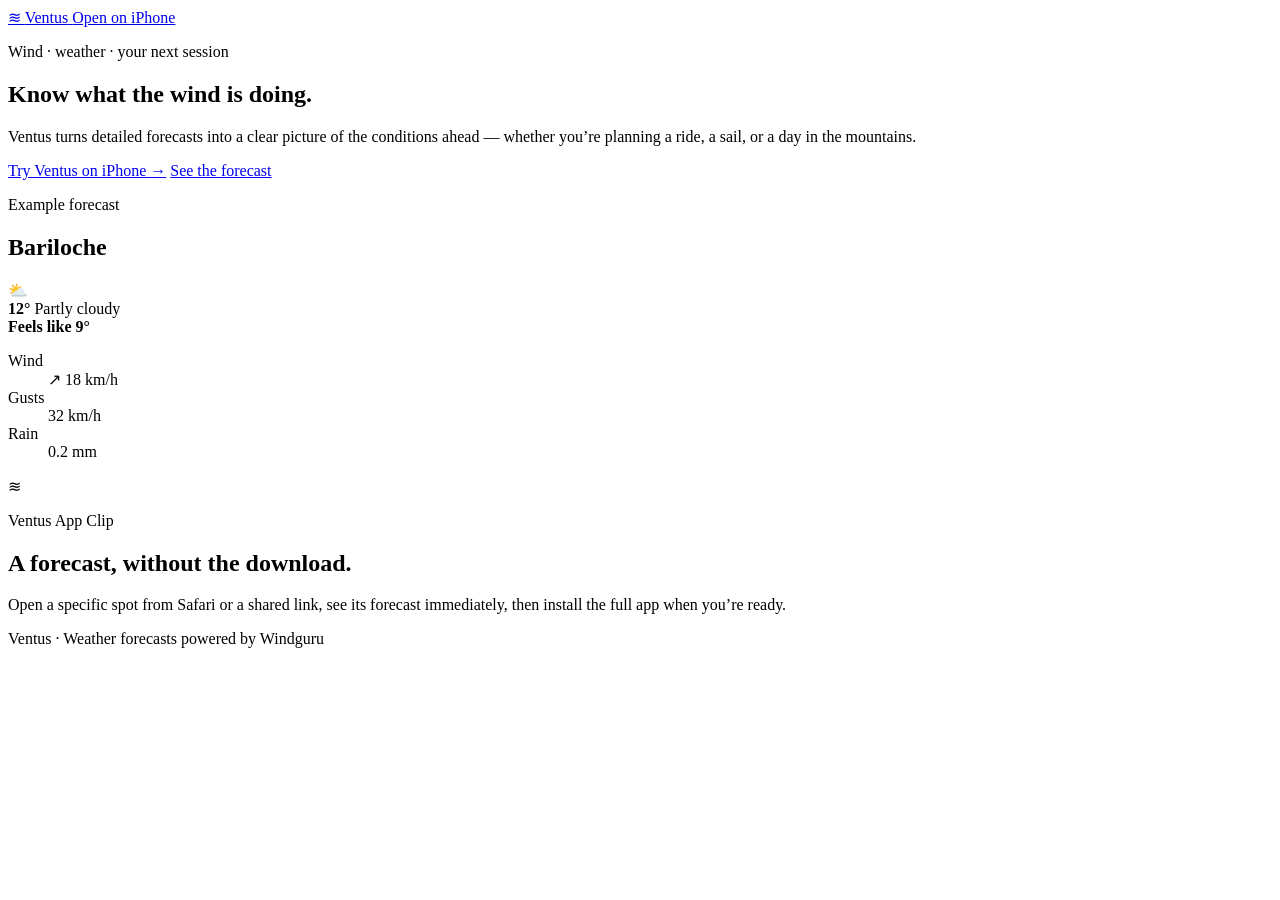
==== Website/public/index.html @ 0328030b "Adding Website" ====
<!doctype html>
<html lang="en">
  <head>
    <meta charset="utf-8">
    <meta name="viewport" content="width=device-width, initial-scale=1">
    <meta name="theme-color" content="#07131e">
    <meta name="description" content="Ventus brings the weather and wind forecast for your next session.">
    <title>Ventus — Forecasts that move with you</title>
    <!--
      Enable the native Safari App Clip card after the full app has an App Store ID:
      <meta name="apple-itunes-app" content="app-id=YOUR_APP_STORE_ID, app-clip-bundle-id=org.forescoop.iOSnowatch.Clip, app-clip-display=card">
    -->
    <link rel="stylesheet" href="/styles.css">
  </head>
  <body>
    <main>
      <nav aria-label="Primary navigation">
        <a class="brand" href="/" aria-label="Ventus home">
          <span class="brand-mark" aria-hidden="true">≋</span>
          <span>Ventus</span>
        </a>
        <a class="quiet-link" href="#app-clip">Open on iPhone</a>
      </nav>

      <section class="hero" aria-labelledby="hero-title">
        <p class="eyebrow">Wind · weather · your next session</p>
        <h1 id="hero-title">Know what the wind is doing.</h1>
        <p class="lede">Ventus turns detailed forecasts into a clear picture of the conditions ahead — whether you’re planning a ride, a sail, or a day in the mountains.</p>
        <div class="actions">
          <a class="button primary" href="#app-clip">Try Ventus on iPhone <span aria-hidden="true">→</span></a>
          <a class="button secondary" href="#forecast">See the forecast</a>
        </div>
      </section>

      <section class="forecast-card" id="forecast" aria-label="Example weather forecast">
        <div class="spot-heading">
          <div>
            <p class="eyebrow">Example forecast</p>
            <h2>Bariloche</h2>
          </div>
          <span class="condition" aria-label="Partly cloudy">⛅</span>
        </div>
        <div class="now">
          <strong>12°</strong>
          <span>Partly cloudy<br><b>Feels like 9°</b></span>
        </div>
        <dl class="metrics">
          <div><dt>Wind</dt><dd>↗ 18 km/h</dd></div>
          <div><dt>Gusts</dt><dd>32 km/h</dd></div>
          <div><dt>Rain</dt><dd>0.2 mm</dd></div>
        </dl>
      </section>

      <section class="clip" id="app-clip" aria-labelledby="clip-title">
        <div class="clip-icon" aria-hidden="true">≋</div>
        <div>
          <p class="eyebrow">Ventus App Clip</p>
          <h2 id="clip-title">A forecast, without the download.</h2>
          <p>Open a specific spot from Safari or a shared link, see its forecast immediately, then install the full app when you’re ready.</p>
        </div>
      </section>
    </main>
    <footer>Ventus · Weather forecasts powered by Windguru</footer>
  </body>
</html>
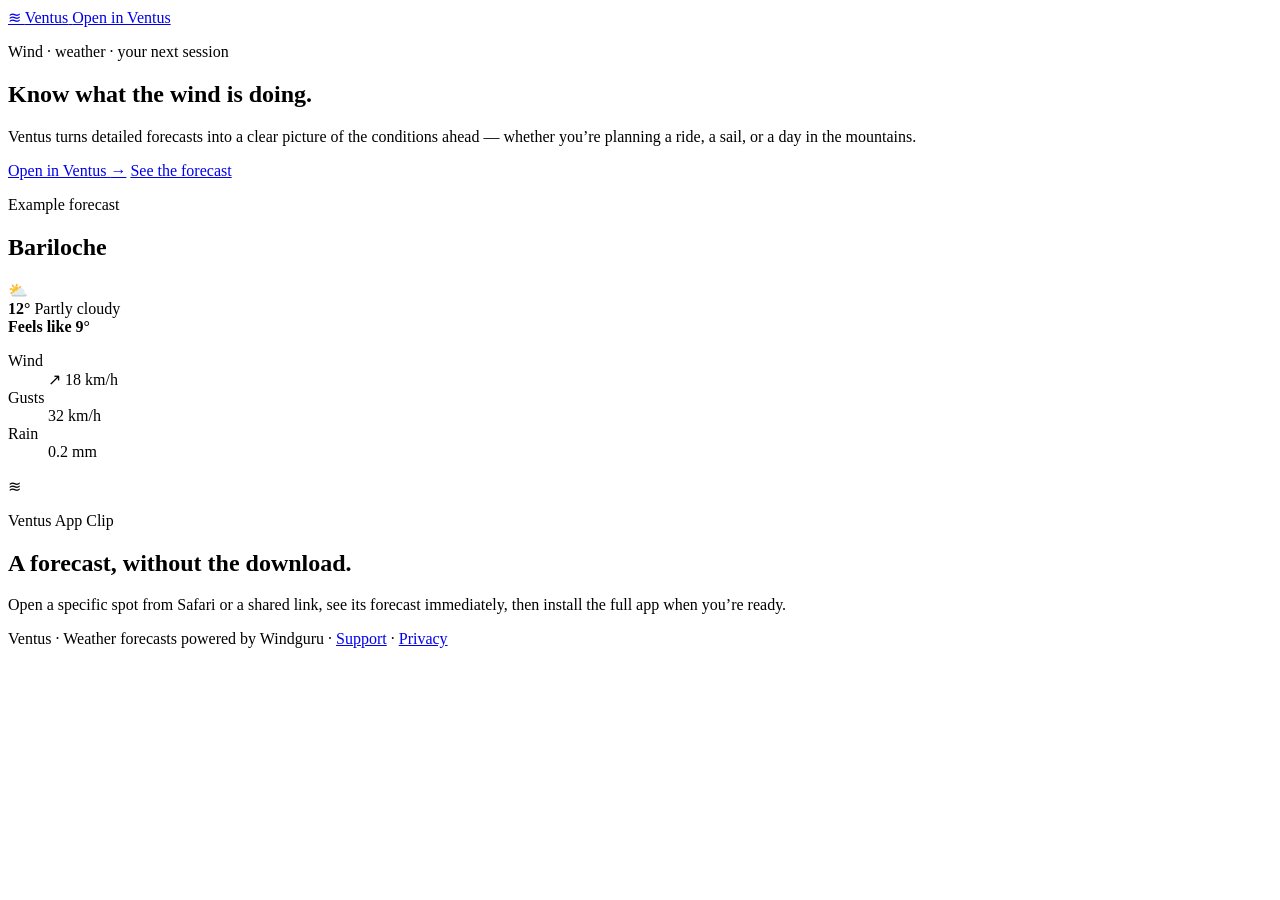
==== commit cea8674a: "Website Support and app privacy" ====
--- a/Website/public/index.html
+++ b/Website/public/index.html
@@ -6,10 +6,7 @@
     <meta name="theme-color" content="#07131e">
     <meta name="description" content="Ventus brings the weather and wind forecast for your next session.">
     <title>Ventus — Forecasts that move with you</title>
-    <!--
-      Enable the native Safari App Clip card after the full app has an App Store ID:
-      <meta name="apple-itunes-app" content="app-id=YOUR_APP_STORE_ID, app-clip-bundle-id=org.forescoop.iOSnowatch.Clip, app-clip-display=card">
-    -->
+    <meta name="apple-itunes-app" content="app-id=6799129931, app-argument=https://ventus-52c5b.web.app/forecast/bariloche-dina-huapi, app-clip-bundle-id=org.forescoop.iOSnowatch.Clip, app-clip-display=card">
     <link rel="stylesheet" href="/styles.css">
   </head>
   <body>
@@ -19,7 +16,7 @@
           <span class="brand-mark" aria-hidden="true">≋</span>
           <span>Ventus</span>
         </a>
-        <a class="quiet-link" href="#app-clip">Open on iPhone</a>
+        <a class="quiet-link" href="https://ventus-52c5b.firebaseapp.com/forecast/bariloche-dina-huapi">Open in Ventus</a>
       </nav>
 
       <section class="hero" aria-labelledby="hero-title">
@@ -27,7 +24,7 @@
         <h1 id="hero-title">Know what the wind is doing.</h1>
         <p class="lede">Ventus turns detailed forecasts into a clear picture of the conditions ahead — whether you’re planning a ride, a sail, or a day in the mountains.</p>
         <div class="actions">
-          <a class="button primary" href="#app-clip">Try Ventus on iPhone <span aria-hidden="true">→</span></a>
+          <a class="button primary" href="https://ventus-52c5b.firebaseapp.com/forecast/bariloche-dina-huapi">Open in Ventus <span aria-hidden="true">→</span></a>
           <a class="button secondary" href="#forecast">See the forecast</a>
         </div>
       </section>
@@ -60,6 +57,9 @@
         </div>
       </section>
     </main>
-    <footer>Ventus · Weather forecasts powered by Windguru</footer>
+    <footer>
+      Ventus · Weather forecasts powered by Windguru ·
+      <a href="/support/">Support</a> · <a href="/privacy/">Privacy</a>
+    </footer>
   </body>
 </html>
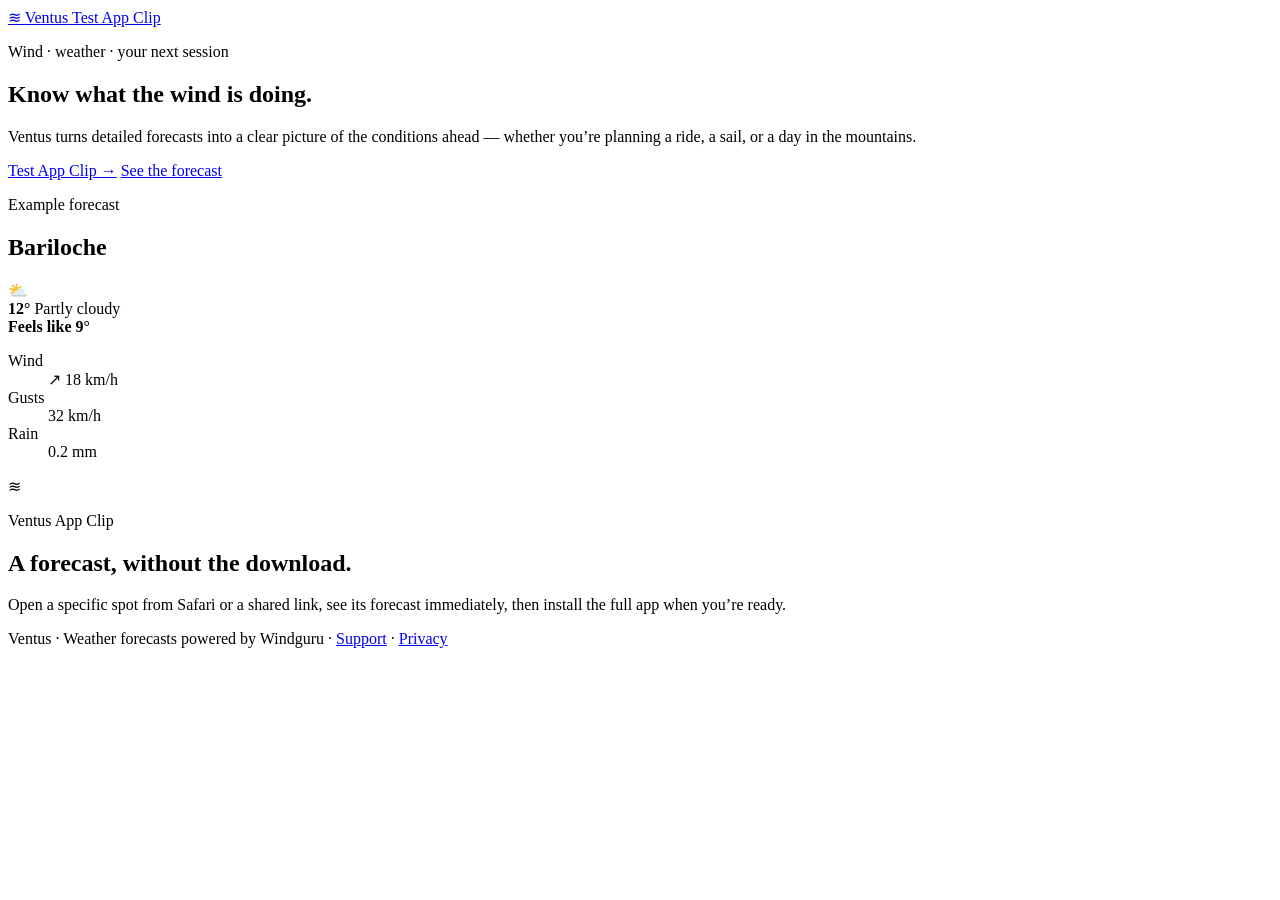
==== commit a7dfa8d8: "Add App Clip auto-login invocation page" ====
--- a/Website/public/index.html
+++ b/Website/public/index.html
@@ -6,7 +6,7 @@
     <meta name="theme-color" content="#07131e">
     <meta name="description" content="Ventus brings the weather and wind forecast for your next session.">
     <title>Ventus — Forecasts that move with you</title>
-    <meta name="apple-itunes-app" content="app-id=6799129931, app-argument=https://ventus-52c5b.web.app/forecast/bariloche-dina-huapi, app-clip-bundle-id=org.forescoop.iOSnowatch.Clip, app-clip-display=card">
+    <meta name="apple-itunes-app" content="app-id=6799129931, app-argument=https://ventus-52c5b.web.app/account/autologin/?binding_key=%3Ctoken%3E%26flow_type=%3Cflow%3E, app-clip-bundle-id=org.forescoop.iOSnowatch.Clip, app-clip-display=card">
     <link rel="stylesheet" href="/styles.css">
   </head>
   <body>
@@ -16,7 +16,7 @@
           <span class="brand-mark" aria-hidden="true">≋</span>
           <span>Ventus</span>
         </a>
-        <a class="quiet-link" href="https://ventus-52c5b.firebaseapp.com/forecast/bariloche-dina-huapi">Open in Ventus</a>
+        <a class="quiet-link" href="/account/autologin/?binding_key=%3Ctoken%3E&amp;flow_type=%3Cflow%3E">Test App Clip</a>
       </nav>
 
       <section class="hero" aria-labelledby="hero-title">
@@ -24,7 +24,7 @@
         <h1 id="hero-title">Know what the wind is doing.</h1>
         <p class="lede">Ventus turns detailed forecasts into a clear picture of the conditions ahead — whether you’re planning a ride, a sail, or a day in the mountains.</p>
         <div class="actions">
-          <a class="button primary" href="https://ventus-52c5b.firebaseapp.com/forecast/bariloche-dina-huapi">Open in Ventus <span aria-hidden="true">→</span></a>
+          <a class="button primary" href="/account/autologin/?binding_key=%3Ctoken%3E&amp;flow_type=%3Cflow%3E">Test App Clip <span aria-hidden="true">→</span></a>
           <a class="button secondary" href="#forecast">See the forecast</a>
         </div>
       </section>
